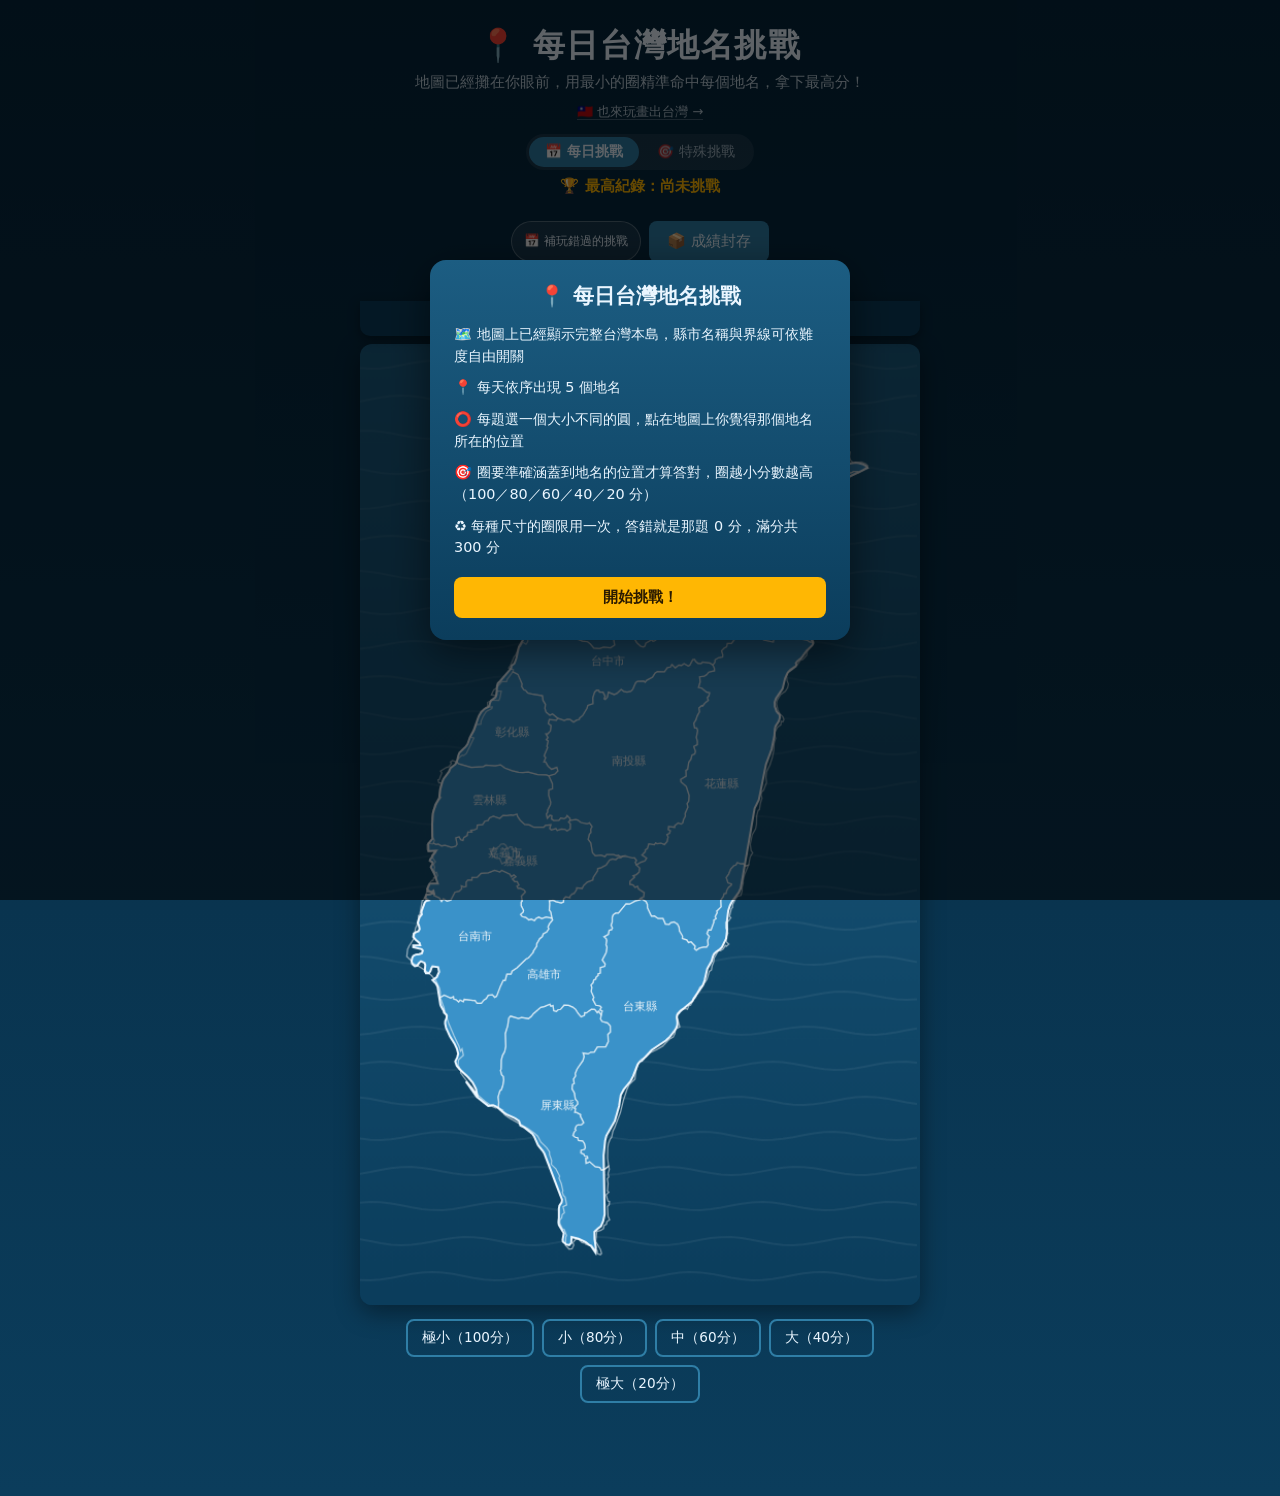
==== placename/index.html @ 3a31729f "Fix: a 100% best could never gain full detail from a later tied 100% Bug: recordAttempt() only ever " ====
<!DOCTYPE html>
<html lang="zh-Hant">
<head>
<meta charset="UTF-8">
<meta name="viewport" content="width=device-width, initial-scale=1.0, maximum-scale=1.0, user-scalable=no, viewport-fit=cover">
<title>每日台灣地名挑戰</title>
<link rel="icon" type="image/svg+xml" href="../favicon.svg?v=1">
<!-- Bump ?v=N on every asset reference below whenever any of them change --
     GitHub Pages' CDN + browsers cache these aggressively enough that
     without a cache-busting query string, a deploy can take a long time
     (or a manual hard-refresh) to actually reach a returning visitor, even
     though the new file is live on the server. Shares one version counter
     with the root page's own assets isn't necessary -- this page's files
     are independent, just bump whichever ones actually changed. -->
<link rel="stylesheet" href="../style.css?v=1">
<link rel="stylesheet" href="style.css?v=16">
</head>
<body>
  <header>
    <h1>📍 每日台灣地名挑戰</h1>
    <p class="subtitle tagline">地圖已經攤在你眼前，用最小的圈精準命中每個地名，拿下最高分！</p>
    <p class="cross-link"><a href="../">🇹🇼 也來玩畫出台灣 →</a></p>
    <div id="mode-toggle">
      <button id="mode-daily-btn" class="mode-btn active" type="button">📅 每日挑戰</button>
      <button id="mode-special-btn" class="mode-btn" type="button">🎯 特殊挑戰</button>
    </div>
    <p id="best-score-line" class="subtitle">🏆 最高紀錄：尚未挑戰</p>
  </header>

  <main>
    <div id="tools">
      <button id="catchup-btn" type="button">📅 補玩錯過的挑戰</button>
      <button id="archive-btn" type="button">📦 成績封存</button>
      <button id="back-to-today-btn" type="button" hidden>↩️ 返回今天</button>
      <button id="back-to-pool-list-btn" type="button" hidden>⬅️ 選擇題庫</button>
    </div>

    <div id="hint-bar">
      <label id="county-toggle-label" class="hint toggle-hint">
        <input type="checkbox" id="county-overlay-toggle" checked>
        顯示縣市名稱與界線
      </label>
      <button id="help-btn" class="hint" type="button" aria-label="怎麼玩？" title="怎麼玩？">❓</button>
    </div>

    <div id="progress-bar" hidden>
      <span id="progress-bar-text"></span>
    </div>

    <div id="catchup-panel" hidden>
      <p class="catchup-panel-title">選擇想補玩的日期：</p>
      <div id="catchup-list"></div>
      <button id="catchup-close-btn" type="button">關閉</button>
    </div>
    <div id="archive-panel" hidden>
      <p class="catchup-panel-title">選擇想回顧的成績：</p>
      <div id="archive-list"></div>
      <button id="archive-close-btn" type="button">關閉</button>
    </div>

    <div id="special-pool-picker" hidden>
      <p class="subtitle">🎯 選擇想挑戰的特殊題庫：</p>
      <p class="subtitle special-pool-intro">
        這裡的題目不是地名，而是謎題──例如「台灣最高的山」，你得先想出答案，再標出正確位置！
        每組 10 題，每種尺寸的圈可以用兩次，可以重複挑戰。
      </p>
      <div id="special-pool-list"></div>
    </div>

    <div id="tutorial-overlay" hidden>
      <div id="tutorial-modal">
        <h2>📍 每日台灣地名挑戰</h2>
        <ul>
          <li>🗺️ 地圖上已經顯示完整台灣本島，縣市名稱與界線可依難度自由開關</li>
          <li>📍 每天依序出現 5 個地名</li>
          <li>⭕ 每題選一個大小不同的圓，點在地圖上你覺得那個地名所在的位置</li>
          <li>🎯 圈要準確涵蓋到地名的位置才算答對，圈越小分數越高（100／80／60／40／20 分）</li>
          <li>♻️ 每種尺寸的圈限用一次，答錯就是那題 0 分，滿分共 300 分</li>
        </ul>
        <button id="tutorial-close-btn" type="button">開始挑戰！</button>
      </div>
    </div>

    <div id="canvas-wrap">
      <canvas id="bg-canvas"></canvas>
      <canvas id="draw-canvas"></canvas>
      <canvas id="result-canvas"></canvas>
    </div>

    <div id="action-dock">
      <div id="tier-picker"></div>
      <p id="feedback" class="subtitle"></p>

      <div id="controls">
        <button id="confirm-btn" type="button" hidden>確認位置</button>
        <button id="next-btn" type="button" hidden>下一題</button>
      </div>
    </div>

    <div id="result-panel" hidden>
      <div id="score-grade"></div>
      <div id="score-number"></div>
      <p id="score-message"></p>
      <div id="breakdown"></div>
      <div id="result-buttons">
        <button id="review-btn" type="button">🔍 複習地名位置</button>
        <button id="download-card-btn" type="button">下載成績卡片</button>
        <button id="retry-special-btn" type="button" hidden>🔁 再玩一次</button>
      </div>
    </div>

    <div id="review-controls" hidden>
      <p id="review-legend" class="subtitle">🟢 答對的地名　🔴 答錯的地名</p>
      <button id="review-toggle-label-btn" type="button" hidden>🔤 顯示題目</button>
      <button id="review-back-btn" type="button">↩️ 返回成績</button>
    </div>
  </main>

  <script src="../shared-outline.js?v=1"></script>
  <script src="../shared.js?v=2"></script>
  <script src="data.js?v=1"></script>
  <script src="special-data.js?v=4"></script>
  <script src="../records.js?v=5"></script>
  <script src="game.js?v=23"></script>
</body>
</html>
---- style.css ----
/* Shared base styles -- loaded by both this page and placename/index.html
   (as ../style.css there), which layers its own placename/style.css on
   top for anything placename-specific. Both pages reuse the exact same
   element IDs/classes wherever the visual pattern is identical (hint-bar,
   controls, catchup-panel/list/item, result-panel, score-grade/number/
   message, buttons), so a fix here fixes both at once; only genuinely
   different pieces live in each page's own stylesheet. */
:root {
  --ocean-deep: #0b3d5c;
  --ocean-mid: #1c5d82;
  --ocean-light: #2f7ea6;
  --ink: #eaf6ff;
  --accent: #ffb703;
  --player-color: #ff5252;
  --real-color: #2ecc71;
  --miss-color: #9b59b6;
  --panel-bg: rgba(255, 255, 255, 0.08);
}

* {
  box-sizing: border-box;
}

body {
  margin: 0;
  min-height: 100vh;
  min-height: 100dvh;
  background: linear-gradient(180deg, #06263b 0%, #0b3d5c 100%);
  color: var(--ink);
  font-family: "Noto Sans TC", "Microsoft JhengHei", system-ui, sans-serif;
  display: flex;
  flex-direction: column;
  align-items: center;
  padding: 24px 16px 48px;
}

header {
  text-align: center;
  margin-bottom: 16px;
}

h1 {
  margin: 0 0 4px;
  font-size: 2rem;
  letter-spacing: 0.05em;
}

.subtitle {
  margin: 0;
  opacity: 0.8;
  font-size: 0.95rem;
}

#best-score-line {
  margin-top: 6px;
  opacity: 1;
  color: var(--accent);
  font-weight: 600;
}

.cross-link {
  margin-top: 10px;
  font-size: 0.82rem;
}

.cross-link a {
  color: var(--ink);
  opacity: 0.75;
  text-decoration: none;
  border-bottom: 1px solid rgba(234, 246, 255, 0.35);
}

.cross-link a:hover {
  opacity: 1;
}

#mode-toggle {
  display: flex;
  justify-content: center;
  gap: 2px;
  margin: 10px auto 0;
  background: var(--panel-bg);
  border-radius: 999px;
  padding: 3px;
  width: fit-content;
}

.mode-btn {
  padding: 6px 16px;
  border-radius: 999px;
  border: none;
  background: transparent;
  color: var(--ink);
  font-size: 0.85rem;
  font-family: inherit;
  cursor: pointer;
  opacity: 0.65;
  transition: background 0.15s, opacity 0.15s;
}

.mode-btn.active {
  background: var(--ocean-light);
  opacity: 1;
  font-weight: 700;
}

#challenge-desc {
  margin-top: 6px;
  color: var(--accent);
  font-size: 0.85rem;
}

#challenge-tools {
  display: flex;
  justify-content: center;
  gap: 8px;
  margin-top: 8px;
}

/* Author `display` rules always beat the UA's default [hidden]{display:none}
   regardless of specificity/source order -- learned the hard way with
   .toggle-hint earlier, so every element here that's toggled via the
   `hidden` attribute (not just a class) needs this same override. */
#challenge-tools[hidden] {
  display: none;
}

#catchup-btn,
#back-to-today-btn {
  padding: 5px 12px;
  font-size: 0.78rem;
  border-radius: 999px;
  border: 1px solid rgba(255, 255, 255, 0.25);
  background: var(--panel-bg);
  color: var(--ink);
  cursor: pointer;
}

#catchup-btn:hover,
#back-to-today-btn:hover {
  background: rgba(255, 255, 255, 0.16);
}

#catchup-panel {
  width: 100%;
  max-width: 420px;
  margin: 10px auto 0;
  padding: 12px 14px;
  border-radius: 10px;
  background: var(--panel-bg);
  text-align: left;
}

.catchup-panel-title {
  margin: 0 0 8px;
  font-size: 0.82rem;
  opacity: 0.85;
}

#catchup-list {
  max-height: 260px;
  overflow-y: auto;
  display: flex;
  flex-direction: column;
  gap: 6px;
}

.catchup-item {
  display: grid;
  grid-template-columns: 56px 1fr auto;
  align-items: center;
  gap: 8px;
  width: 100%;
  padding: 7px 10px;
  border-radius: 8px;
  border: none;
  background: rgba(255, 255, 255, 0.06);
  color: var(--ink);
  font-family: inherit;
  font-size: 0.78rem;
  text-align: left;
  cursor: pointer;
}

.catchup-item:hover {
  background: rgba(255, 255, 255, 0.14);
}

.catchup-item.done {
  background: rgba(46, 204, 113, 0.14);
}

.catchup-item.done:hover {
  background: rgba(46, 204, 113, 0.24);
}

.catchup-date {
  font-weight: 700;
  opacity: 0.9;
}

.catchup-summary {
  opacity: 0.85;
  overflow: hidden;
  text-overflow: ellipsis;
  white-space: nowrap;
}

.catchup-status {
  opacity: 0.8;
  white-space: nowrap;
  font-size: 0.75rem;
}

#catchup-close-btn {
  margin-top: 10px;
  padding: 6px 16px;
  font-size: 0.8rem;
}

main {
  width: 100%;
  max-width: 560px;
  display: flex;
  flex-direction: column;
  align-items: center;
}

#hint-bar {
  display: flex;
  flex-wrap: wrap;
  gap: 8px 16px;
  justify-content: center;
  margin-bottom: 12px;
  font-size: 0.85rem;
}

/* Wasn't toggled via the `hidden` attribute until placename mode started
   hiding the whole bar at once (previously only individual children inside
   it were ever hidden) -- same [hidden]-vs-author-display-rule cascade bug
   as .toggle-hint/#challenge-tools before it. */
#hint-bar[hidden] {
  display: none;
}

.hint {
  background: var(--panel-bg);
  padding: 4px 10px;
  border-radius: 999px;
}

.toggle-hint {
  display: flex;
  align-items: center;
  gap: 6px;
  cursor: pointer;
  user-select: none;
}

.toggle-hint[hidden] {
  display: none;
}

.toggle-hint input {
  cursor: pointer;
}

#canvas-wrap {
  position: relative;
  width: 100%;
  border-radius: 12px;
  overflow: hidden;
  box-shadow: 0 8px 24px rgba(0, 0, 0, 0.4);
  touch-action: none;
  cursor: crosshair;
}

#canvas-wrap canvas {
  position: absolute;
  top: 0;
  left: 0;
  width: 100%;
  height: 100%;
  display: block;
}

#result-canvas {
  pointer-events: none;
}

/* Suggests rotating the phone when today's challenge map is landscape-
   shaped but the phone is held in portrait -- overlaid on the canvas
   (not in normal flow) so it doesn't eat into the height budget, and
   non-interactive so it never blocks drawing underneath it. */
#rotate-hint {
  position: absolute;
  top: 0;
  left: 0;
  right: 0;
  z-index: 5;
  padding: 8px 14px;
  background: rgba(0, 0, 0, 0.72);
  color: #ffffff;
  font-size: 0.78rem;
  text-align: center;
  pointer-events: none;
}

#controls {
  display: flex;
  gap: 10px;
  margin-top: 16px;
  flex-wrap: wrap;
  justify-content: center;
}

/* Same cascade bug as #hint-bar above -- placename mode is the first thing
   to ever hide this whole bar rather than just individual buttons in it. */
#controls[hidden] {
  display: none;
}

button {
  font-family: inherit;
  font-size: 0.95rem;
  padding: 10px 18px;
  border-radius: 8px;
  border: none;
  cursor: pointer;
  background: var(--ocean-light);
  color: var(--ink);
  transition: background 0.15s, transform 0.1s;
}

button:hover {
  background: #3a92bd;
}

button:active {
  transform: scale(0.97);
}

#finish-btn {
  background: var(--accent);
  color: #2a1a00;
  font-weight: 700;
}

#finish-btn:hover {
  background: #ffc733;
}

#retry-btn {
  background: var(--real-color);
  color: #06331a;
  font-weight: 700;
}

#download-card-btn {
  background: transparent;
  border: 2px solid var(--ocean-light);
  color: var(--ink);
}

#download-card-btn:hover {
  background: var(--ocean-light);
}

#result-panel {
  margin-top: 20px;
  padding: 18px 24px;
  border-radius: 12px;
  background: var(--panel-bg);
  text-align: center;
  width: 100%;
}

.scroll-hint {
  display: none;
  margin: 0 0 12px;
  font-size: 0.78rem;
  text-align: center;
  color: rgba(234, 246, 255, 0.75);
}

#new-record-badge {
  font-size: 1rem;
  font-weight: 700;
  color: var(--real-color);
  margin-bottom: 6px;
  animation: pop 0.4s ease;
}

@keyframes pop {
  0% { transform: scale(0.8); opacity: 0; }
  100% { transform: scale(1); opacity: 1; }
}

#score-grade {
  font-size: 3rem;
  font-weight: 800;
  color: var(--accent);
  line-height: 1;
}

#score-number {
  font-size: 1.3rem;
  margin-top: 4px;
  opacity: 0.9;
}

#score-message {
  margin: 10px 0 4px;
  opacity: 0.85;
}

#score-breakdown {
  margin: 14px 0 4px;
  display: flex;
  flex-direction: column;
  gap: 8px;
  text-align: left;
}

.score-item {
  display: grid;
  grid-template-columns: 84px 1fr 40px;
  align-items: center;
  gap: 10px;
  font-size: 0.85rem;
}

.score-item-label {
  opacity: 0.85;
  white-space: nowrap;
}

.score-bar {
  height: 8px;
  border-radius: 999px;
  background: rgba(255, 255, 255, 0.15);
  overflow: hidden;
}

.score-bar-fill {
  height: 100%;
  width: 0%;
  border-radius: 999px;
  background: linear-gradient(90deg, var(--ocean-light), var(--accent));
  transition: width 0.5s ease;
}

.score-item-value {
  text-align: right;
  font-variant-numeric: tabular-nums;
  opacity: 0.9;
}

.legend {
  display: flex;
  flex-wrap: wrap;
  gap: 8px 16px;
  justify-content: center;
  margin-top: 10px;
  font-size: 0.85rem;
}

.legend span {
  display: flex;
  align-items: center;
  gap: 6px;
}

.swatch {
  display: inline-block;
  width: 14px;
  height: 14px;
  border-radius: 3px;
}

.swatch-correct {
  background: var(--real-color);
}

.swatch-over {
  background: var(--player-color);
}

.swatch-under {
  background: var(--miss-color);
}

#score-analysis {
  margin-top: 14px;
  display: flex;
  flex-direction: column;
  gap: 8px;
  text-align: left;
}

.analysis-line {
  font-size: 0.85rem;
  line-height: 1.5;
  background: rgba(255, 255, 255, 0.06);
  border-radius: 8px;
  padding: 8px 12px;
}

/* Compact mobile layout: the goal is to fit the whole canvas in the
   viewport (no scrolling needed mid-draw, which is what causes stray
   strokes when a scroll gesture starts on the canvas instead of the
   page) and keep 完成/清除重畫 etc. always reachable via a bottom bar
   that's fixed regardless of scroll position or canvas height. */
@media (max-width: 640px) {
  body {
    padding: 10px 10px calc(78px + env(safe-area-inset-bottom, 0px));
  }

  .tagline {
    display: none;
  }

  header {
    margin-bottom: 8px;
  }

  h1 {
    font-size: 1.3rem;
    margin-bottom: 2px;
  }

  #best-score-line {
    margin-top: 2px;
    font-size: 0.78rem;
  }

  #hint-bar {
    gap: 4px 8px;
    margin-bottom: 8px;
    font-size: 0.72rem;
  }

  .hint {
    padding: 3px 8px;
  }

  /* Sized to fit within the height budget without ever distorting: width
     is the smaller of "100% of the container" and "the height budget
     scaled by the map's own aspect ratio" (--map-ratio, set in JS whenever
     the projection is (re)configured), then height is left to derive from
     width via aspect-ratio. A landscape-shaped daily-challenge map (after
     a ~90° rotation) still shrinks to fit, correctly proportioned, instead
     of being squashed by width and height fighting each other. */
  #canvas-wrap {
    width: min(100%, calc((100vh - 190px) * var(--map-ratio, 0.6)));
    width: min(100%, calc((100dvh - 190px) * var(--map-ratio, 0.6)));
    height: auto;
    min-height: 200px;
  }

  #controls {
    position: fixed;
    left: 0;
    right: 0;
    bottom: 0;
    margin: 0;
    gap: 8px;
    padding: 10px 10px calc(10px + env(safe-area-inset-bottom, 0px));
    background: rgba(6, 38, 59, 0.95);
    backdrop-filter: blur(6px);
    box-shadow: 0 -4px 16px rgba(0, 0, 0, 0.35);
    z-index: 10;
  }

  #controls button {
    padding: 9px 14px;
    font-size: 0.88rem;
  }

  .scroll-hint {
    display: block;
  }
}
---- placename/style.css ----
/* Placename-challenge-only additions, layered on top of ../style.css's
   shared base (hint-bar, controls, catchup-panel/list/item, result-panel,
   score-grade/number/message, buttons -- this page reuses those exact IDs
   so a fix to the shared file fixes both pages at once). */

/* Sticks to the viewport top once the header scrolls past it, showing the
   running "question N/M, score so far" summary -- or, once a round's
   done, the archived/finished "已完成挑戰" status (see game.js's
   updateProgressBar()/markQuestionDone()/showArchivedResult(), all of
   which write into #progress-bar-text). Deliberately its OWN bar,
   separate from ../style.css's #hint-bar (the county-overlay toggle +
   help button) which sits above it and is NOT sticky -- ordered
   #tools -> #hint-bar -> #progress-bar -> #canvas-wrap. Hidden in
   lockstep with #hint-bar (see enterDailyMode() etc. in game.js) --
   i.e. visible for the whole time a round/mode is active, only hidden
   entirely on the pool picker. width:100% so it stretches across
   `main`'s own centered column instead of shrinking to its text's width,
   the default for a sticky flex child. */
#progress-bar {
  position: sticky;
  top: 0;
  z-index: 20;
  width: 100%;
  display: flex;
  justify-content: center;
  padding: 8px 14px;
  margin-bottom: 8px;
  border-radius: 0 0 10px 10px;
  background: var(--ocean-deep);
  box-shadow: 0 4px 12px rgba(0, 0, 0, 0.35);
  font-weight: 700;
  font-size: 0.9rem;
}

#progress-bar[hidden] {
  display: none;
}

#help-btn {
  border: none;
  cursor: pointer;
  font-family: inherit;
}

/* ../style.css's #canvas-wrap sets touch-action: none for the draw
   challenge's own freehand-stroke dragging -- any touch-move while
   drawing there must NOT also scroll the page underneath it. This page
   only ever needs a single tap to place a circle (see the pointerdown
   handler in game.js), never a drag, so blocking every touch gesture on
   the canvas is unnecessarily restrictive here -- and now that the map
   fills most of the screen (see #canvas-wrap's own mobile sizing further
   below), most vertical swipes start on it, making the page nearly
   impossible to scroll. pan-y still lets a tap register immediately
   (pointerdown fires the instant a finger touches down, independent of
   touch-action) while letting a vertical swipe scroll the page normally. */
#canvas-wrap {
  touch-action: pan-y;
}

/* Same wrapper pattern as ../style.css's #challenge-tools (the draw
   challenge's own catch-up button row) -- a separate rule since this
   page names its own version #tools rather than reusing that exact ID. */
#tools {
  display: flex;
  justify-content: center;
  gap: 8px;
  margin-top: 8px;
  flex-wrap: wrap;
}

/* Mirrors ../style.css's #catchup-panel/#catchup-list/#catchup-close-btn
   (the draw challenge's catch-up picker) -- same look, separate rule since
   this is its own panel with its own ids. Its rows reuse the shared
   .catchup-item/.catchup-date/.catchup-summary/.catchup-status classes
   as-is, so only the panel/list/button containers need their own CSS. */
#archive-panel {
  width: 100%;
  max-width: 420px;
  margin: 10px auto 0;
  padding: 12px 14px;
  border-radius: 10px;
  background: var(--panel-bg);
}

#archive-list {
  max-height: 260px;
  overflow-y: auto;
  display: flex;
  flex-direction: column;
  gap: 6px;
}

#archive-close-btn {
  margin-top: 10px;
  padding: 6px 16px;
  font-size: 0.8rem;
}

#tutorial-overlay {
  position: fixed;
  inset: 0;
  z-index: 50;
  display: flex;
  align-items: center;
  justify-content: center;
  background: rgba(0, 0, 0, 0.6);
  padding: 20px;
}

#tutorial-overlay[hidden] {
  display: none;
}

#tutorial-modal {
  max-width: 420px;
  width: 100%;
  max-height: 85vh;
  overflow-y: auto;
  background: linear-gradient(180deg, #1c5d82 0%, #0b3d5c 100%);
  border-radius: 16px;
  padding: 22px 24px;
  box-shadow: 0 12px 40px rgba(0, 0, 0, 0.5);
  text-align: left;
}

#tutorial-modal h2 {
  margin: 0 0 14px;
  font-size: 1.3rem;
  text-align: center;
}

#tutorial-modal ul {
  margin: 0 0 18px;
  padding-left: 0;
  list-style: none;
  display: flex;
  flex-direction: column;
  gap: 10px;
}

#tutorial-modal li {
  font-size: 0.9rem;
  line-height: 1.5;
}

#tutorial-close-btn {
  display: block;
  width: 100%;
  background: var(--accent);
  color: #2a1a00;
  font-weight: 700;
}

#tier-picker {
  display: flex;
  flex-wrap: wrap;
  gap: 8px;
  justify-content: center;
  margin-top: 14px;
}

/* #tier-picker sets its own `display`, which otherwise beats the UA's
   default [hidden]{display:none} (author rules always win over UA rules
   of any specificity) -- without this override, setting .hidden = true
   on it from game.js would have no visual effect. */
#tier-picker[hidden] {
  display: none;
}

.tier-btn {
  position: relative; /* anchors .tier-count-badge (special mode's remaining-uses count) */
  padding: 8px 14px;
  border-radius: 8px;
  border: 2px solid var(--ocean-light);
  background: transparent;
  color: var(--ink);
  font-family: inherit;
  font-size: 0.85rem;
  cursor: pointer;
}

/* Special mode's "each size usable twice" -- a small corner badge instead
   of stuffing "×N" into the button label, so the label stays identical to
   daily mode's (which never has more than 1 use) rather than growing a
   third clause. */
.tier-count-badge {
  position: absolute;
  top: -8px;
  right: -8px;
  min-width: 18px;
  height: 18px;
  padding: 0 4px;
  border-radius: 999px;
  background: var(--accent);
  color: #2a1a00;
  font-size: 0.68rem;
  font-weight: 700;
  line-height: 18px;
  text-align: center;
}

.tier-btn.used .tier-count-badge {
  background: var(--ocean-light);
  color: var(--ink);
}

.tier-btn:hover:not(:disabled) {
  background: var(--ocean-light);
}

.tier-btn.selected {
  background: var(--accent);
  border-color: var(--accent);
  color: #2a1a00;
  font-weight: 700;
}

.tier-btn.used {
  opacity: 0.35;
  border-style: dashed;
  cursor: not-allowed;
}

/* The collapsed-state stand-in for the whole 5-button row (see
   buildTierChip() in game.js) -- a single wide chip instead of a normal-
   width pill, so it reads as "the one control now standing in for a
   whole row" rather than just a smaller version of the same button. */
.tier-chip {
  width: 100%;
  max-width: 320px;
  display: flex;
  align-items: center;
  justify-content: space-between;
  gap: 10px;
}

.tier-chip-change {
  font-size: 0.78rem;
  font-weight: 400;
  opacity: 0.85;
}

#feedback {
  margin-top: 10px;
  min-height: 1.2em;
  font-weight: 600;
  text-align: center;
}

#confirm-btn {
  background: var(--accent);
  color: #2a1a00;
  font-weight: 700;
}

#breakdown {
  margin: 14px 0;
  display: flex;
  flex-direction: column;
  gap: 8px;
  text-align: left;
}

/* Special-mode trivia footnote (see special-data.js's `note` field, and
   renderResults() in game.js) -- sits right under its own .analysis-line
   as a visually secondary aside: smaller, dimmer, and pulled up close via
   a negative top margin (undoes #breakdown's own gap for this one pair)
   so it reads as "attached to" that line rather than its own separate
   entry. */
.analysis-note {
  margin-top: -4px;
  padding: 0 12px;
  font-size: 0.78rem;
  line-height: 1.5;
  opacity: 0.75;
}

.analysis-note[hidden] {
  display: none;
}

/* .analysis-line becomes a row (text on the left, the 📖 toggle -- when
   that question has one -- pinned to the right) instead of plain block
   text, so the button reads as attached to its own line rather than
   just trailing text wrapping onto it. */
#breakdown .analysis-line {
  display: flex;
  align-items: center;
  justify-content: space-between;
  gap: 8px;
}

.note-toggle {
  flex-shrink: 0;
  padding: 2px 6px;
  border-radius: 6px;
  background: transparent;
  font-size: 1rem;
  line-height: 1;
  opacity: 0.7;
}

.note-toggle:hover {
  opacity: 1;
  background: rgba(255, 255, 255, 0.1);
}

#result-buttons {
  display: flex;
  gap: 10px;
  justify-content: center;
  flex-wrap: wrap;
  margin-top: 6px;
}

#review-btn {
  background: transparent;
  border: 2px solid var(--ocean-light);
  color: var(--ink);
}

#review-btn:hover {
  background: var(--ocean-light);
}

#review-controls {
  display: flex;
  flex-direction: column;
  align-items: center;
  gap: 8px;
  margin-top: 14px;
}

#review-controls[hidden] {
  display: none;
}

/* Special mode is freely replayable, unlike daily mode's one-shot days
   (which dropped its retry button entirely) -- distinct green "go again"
   treatment, same idea as the draw game's own #retry-btn. */
#retry-special-btn {
  background: var(--real-color);
  color: #06331a;
  font-weight: 700;
}

/* Mirrors #archive-panel above (same look, its own container) -- rows use
   a dedicated .special-pool-item class rather than .catchup-item since the
   content shape is different (title/description/meta, not a fixed grid of
   date/summary/status). */
#special-pool-picker {
  width: 100%;
  max-width: 420px;
  margin: 14px auto 0;
}

.special-pool-intro {
  margin-top: 4px;
  font-size: 0.8rem;
  line-height: 1.5;
  opacity: 0.8;
}

#special-pool-list {
  display: flex;
  flex-direction: column;
  gap: 10px;
  margin-top: 12px;
}

/* A plain card now (not itself a button -- see renderSpecialPoolList())
   holding two real buttons: play, and review the best attempt. */
.special-pool-item {
  display: flex;
  flex-direction: column;
  align-items: flex-start;
  gap: 4px;
  width: 100%;
  padding: 12px 16px;
  border-radius: 10px;
  background: var(--panel-bg);
  border: 2px solid transparent;
  text-align: left;
}

.special-pool-title {
  font-weight: 700;
  font-size: 1rem;
}

.special-pool-desc {
  font-size: 0.82rem;
  opacity: 0.85;
}

.special-pool-meta {
  font-size: 0.75rem;
  opacity: 0.7;
}

.special-pool-actions {
  display: flex;
  gap: 8px;
  width: 100%;
  margin-top: 6px;
}

.special-pool-play-btn {
  flex: 1;
  background: var(--accent);
  color: #2a1a00;
  font-weight: 700;
}

/* Same transparent/outlined look as #review-btn (the in-round "🔍 複習
   地名位置" button) -- both are secondary actions next to a primary one. */
.special-pool-review-btn {
  flex: 1;
  background: transparent;
  border: 2px solid var(--ocean-light);
  color: var(--ink);
}

.special-pool-review-btn:hover:not(:disabled) {
  background: var(--ocean-light);
}

/* Disabled whenever that pool has no best attempt saved to reconstruct
   yet (see renderSpecialPoolList()) -- same dashed/dimmed treatment as
   .tier-btn.used for "can't currently pick this." */
.special-pool-review-btn:disabled {
  opacity: 0.35;
  border-style: dashed;
  cursor: not-allowed;
}

/* Compact mobile layout: mirrors ../style.css's own #controls fixed-
   bottom treatment (see its "Compact mobile layout" comment) -- but here
   #tier-picker (circle-size buttons) and #feedback go along for the
   ride too, wrapped together in #action-dock, since picking a tier is
   the very first step of each question and #feedback shows the result
   right after answering; leaving either in normal flow would mean
   scrolling back up to them while confirm/next already floated. A plain
   flex column handles the stacking automatically -- no need to hand-
   compute each bar's height like a manually offset `bottom` would. */
@media (max-width: 640px) {
  #action-dock {
    position: fixed;
    left: 0;
    right: 0;
    bottom: 0;
    z-index: 10;
    display: flex;
    flex-direction: column;
    gap: 4px;
    padding: 8px 10px calc(8px + env(safe-area-inset-bottom, 0px));
    background: rgba(6, 38, 59, 0.95);
    backdrop-filter: blur(6px);
    box-shadow: 0 -4px 16px rgba(0, 0, 0, 0.35);
  }

  /* Hides the whole dock once there's nothing left in it to show (round
     finished, or a different screen entirely, e.g. the pool picker) --
     #tier-picker and #controls always toggle hidden together (see
     game.js), so checking one is enough. */
  #action-dock:has(> #tier-picker[hidden]) {
    display: none;
  }

  /* Sized off the full viewport height rather than ../style.css's own
     "-190px" (or a page-specific equivalent) -- on a narrow phone this
     page's tall, portrait-oriented map ends up WIDTH-bound anyway (100%
     of `main`'s own column, well under what the height budget alone would
     allow), so subtracting the header's height from that budget barely
     changes the map's own final size; it only shrinks how much of the
     page ends up genuinely scrollable, right when this page's own header
     stack (#tools/#hint-bar/#progress-bar on top of the usual header) is
     taller than the plain draw challenge's. Not enough scroll room means
     #progress-bar (sticky) never actually reaches the top before hitting
     the bottom of the page, so it visually never "floats" -- it just
     looks like a plain top bar. */
  #canvas-wrap {
    width: min(100%, calc(100vh * var(--map-ratio, 0.6)));
    width: min(100%, calc(100dvh * var(--map-ratio, 0.6)));
  }

  /* Extra bottom margin, on top of whatever height the map ends up with
     above, so the page has enough scroll room for #progress-bar to
     actually reach the top and stick there -- needs to be at least
     #progress-bar's own natural distance from the top of the page, i.e.
     roughly --above-h (real height of everything stacked above the map,
     JS-measured -- see updateAboveH() in game.js). Using --above-h itself
     as the margin overshoots that a bit (safety margin) rather than
     trying to hit it exactly.
     Only applied while a round's actually being played (#tier-picker
     visible) -- once it's hidden (round finished, or a different screen
     like the pool picker), the result panel (or whatever comes next)
     supplies its own real content below the map, so keeping this spacer
     would just leave a big empty gap between the map and the score card
     instead of one that scrolls into something. */
  main:has(#tier-picker:not([hidden])) #canvas-wrap {
    margin-bottom: var(--above-h, 220px);
  }

  #action-dock #tier-picker,
  #action-dock #feedback {
    margin: 0;
  }

  /* Neutralizes ../style.css's own fixed-bottom #controls override --
     #action-dock is already the fixed bar now, so #controls just needs
     to be a plain row inside it (higher specificity than that shared
     single-#id rule, so this wins regardless of load order). */
  #action-dock #controls {
    position: static;
    margin: 0;
    padding: 0;
    background: none;
    box-shadow: none;
  }
}
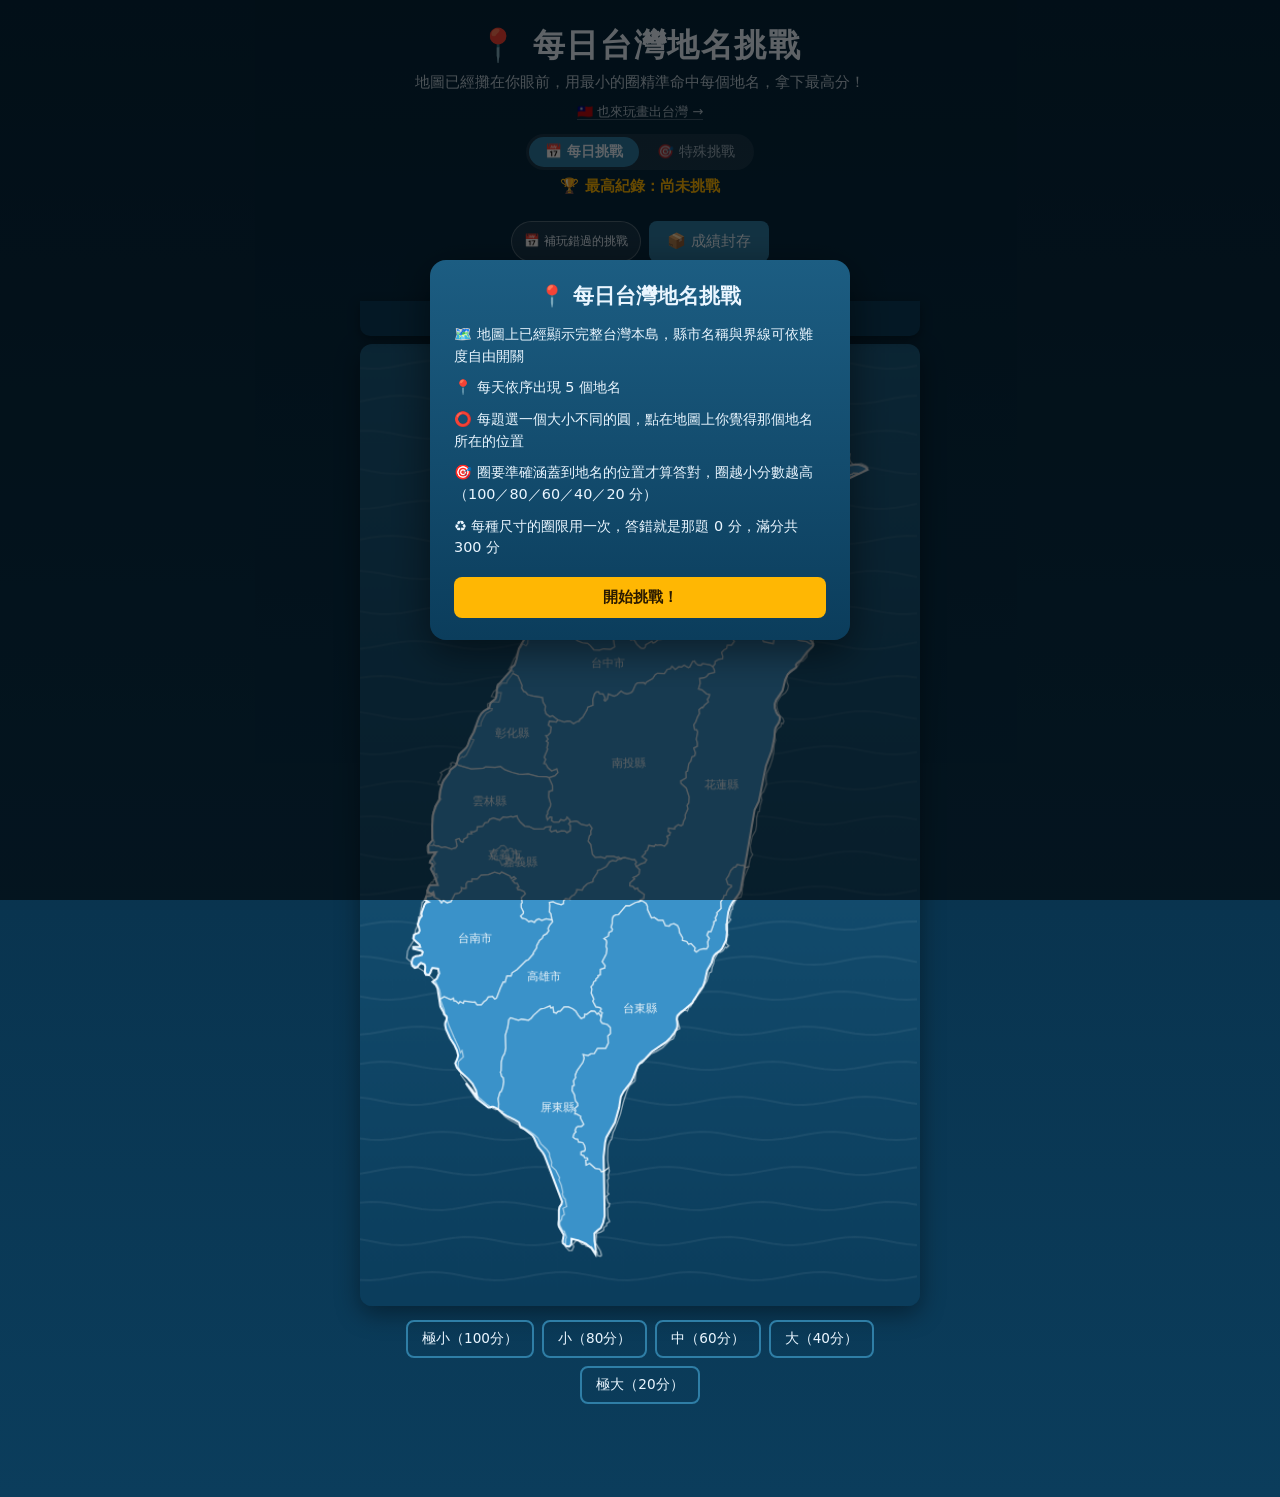
==== commit a93add2a: "Add 13 landmarks to the daily-challenge PLACENAME_POOL (v6 batch) 金六結, 斗煥坪, 凌雲崗, 成功嶺, 隆田, 龍泉, 福隆, 麟山" ====
--- a/placename/index.html
+++ b/placename/index.html
@@ -118,9 +118,9 @@
 
   <script src="../shared-outline.js?v=1"></script>
   <script src="../shared.js?v=2"></script>
-  <script src="data.js?v=1"></script>
-  <script src="special-data.js?v=4"></script>
+  <script src="data.js?v=2"></script>
+  <script src="special-data.js?v=6"></script>
   <script src="../records.js?v=5"></script>
-  <script src="game.js?v=23"></script>
+  <script src="game.js?v=26"></script>
 </body>
 </html>
